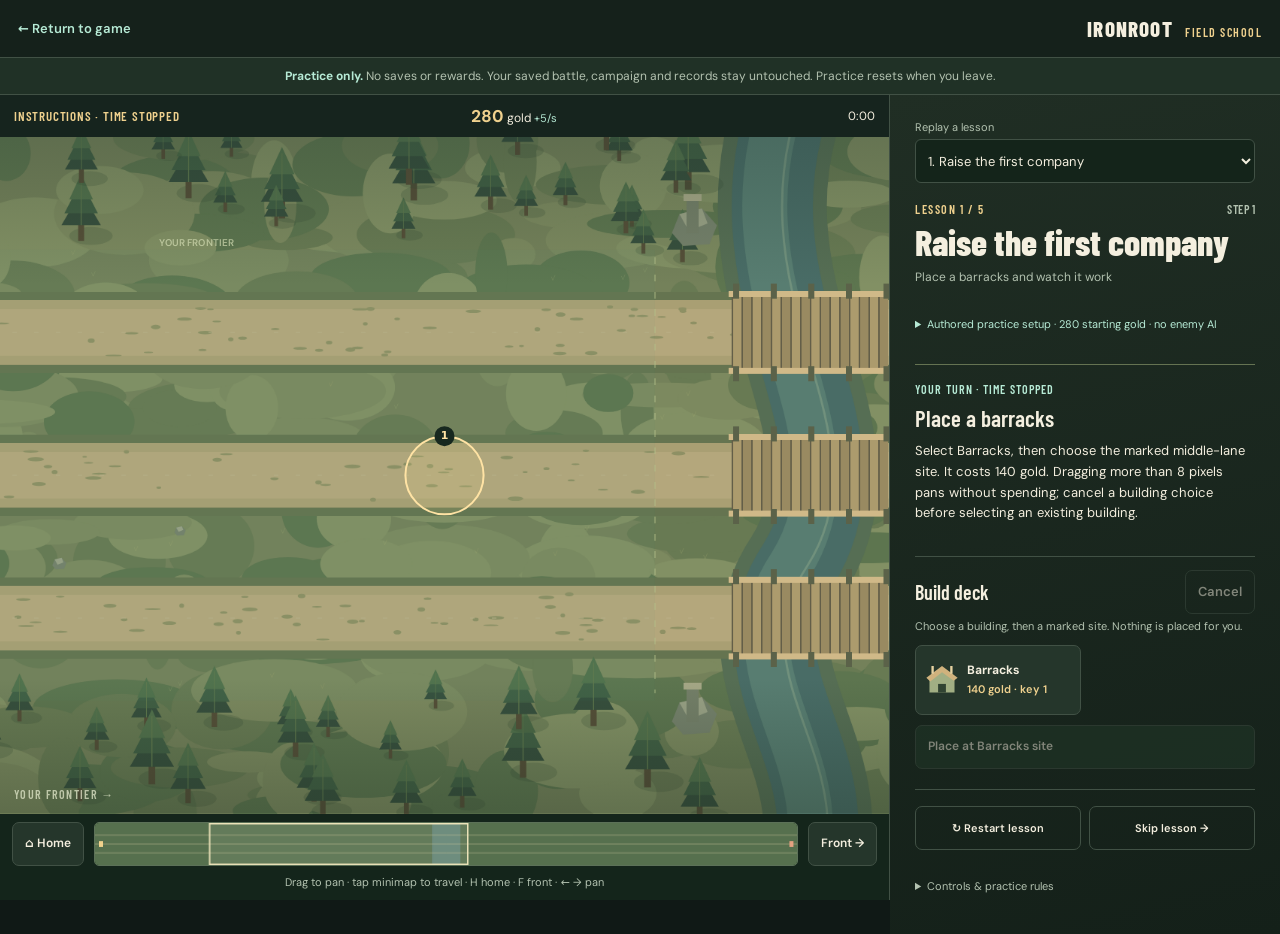
==== training.html @ acb366c3 "Release tested Ironroot Frontier v0.12.0 campaign, training and recovery" ====
<!doctype html>
<html lang="en">
  <head>
    <meta charset="utf-8" />
    <meta name="viewport" content="width=device-width, initial-scale=1, viewport-fit=cover" />
    <meta name="theme-color" content="#121d1b" />
    <meta name="description" content="Five short, replayable Ironroot Frontier practice lessons. Your saved game stays untouched." />
    <title>Guided practice · Ironroot Frontier</title>
    <link rel="icon" href="./icon.svg" type="image/svg+xml" />
    <link rel="stylesheet" href="./training.css" />
  </head>
  <body>
    <header class="training-header">
      <a href="./" id="returnGame" class="return-link" aria-label="Return to Ironroot Frontier game">← Return to game</a>
      <span class="training-brand">IRONROOT <b>FIELD SCHOOL</b></span>
    </header>
    <p class="safe-notice"><strong>Practice only.</strong> No saves or rewards. Your saved battle, campaign and records stay untouched. Practice resets when you leave.</p>
    <main class="training-workspace">
      <section class="field-panel" id="fieldPanel" aria-label="Practice battlefield">
        <div class="field-heading">
          <span id="fieldState">INSTRUCTIONS · TIME STOPPED</span>
          <span><b id="gold">0</b> gold <small id="income">+5/s</small></span>
          <span id="battleTime">0:00</span>
        </div>
        <p id="fieldAction" class="field-action">Follow the current lesson below.</p>
        <div class="canvas-wrap" id="canvasWrap">
          <canvas id="trainingBattle" tabindex="0" aria-label="Practice battlefield. Choose an available building, then tap a gold highlighted site. Drag to pan without spending. Keyboard users can use the labeled site buttons in the lesson panel." aria-describedby="fieldHelp fieldAction"></canvas>
          <span class="map-note" aria-hidden="true">YOUR FRONTIER →</span>
        </div>
        <nav class="map-controls" aria-label="Battlefield navigation">
          <button type="button" id="homeCamera" title="Home camera (H)">⌂ Home</button>
          <canvas id="trainingMinimap" tabindex="0" role="slider" aria-label="Battlefield minimap position" aria-valuemin="0" aria-valuemax="3200" aria-valuenow="700" aria-valuetext="Your frontier"></canvas>
          <button type="button" id="frontCamera" title="Front camera (F)">Front →</button>
        </nav>
        <p id="fieldHelp" class="field-help">Drag to pan · tap minimap to travel · H home · F front · ← → pan</p>
      </section>
      <aside class="coach" aria-label="Guided practice lesson">
        <div class="lesson-switcher">
          <label for="lessonPicker">Replay a lesson</label>
          <select id="lessonPicker"></select>
        </div>
        <div class="lesson-heading"><span id="lessonNumber" class="eyebrow">LESSON 1 / 5</span><span id="stepCount" class="step-count"></span></div>
        <h1 id="lessonName">Guided practice</h1>
        <p id="lessonSubtitle" class="lesson-subtitle"></p>
        <details class="setup-disclosure"><summary id="setupSummary">Practice setup</summary><ul id="setupBriefing"></ul></details>
        <section class="instruction" aria-labelledby="stepTitle">
          <span id="stepKind" class="step-kind">YOUR TURN</span>
          <h2 id="stepTitle" tabindex="-1">Preparing your lesson…</h2>
          <p id="stepPrompt"></p>
          <p id="objective" class="objective"></p>
          <ul id="reviewResults" class="review-results" hidden></ul>
          <div class="status-message" id="feedback" role="status" aria-live="polite" aria-atomic="true"></div>
          <div class="lesson-actions">
            <button type="button" id="continueLesson" class="primary" hidden>Continue</button>
            <button type="button" id="pauseLesson" hidden>Pause observation</button>
            <button type="button" id="recoverGold" hidden>Wait for income</button>
          </div>
        </section>
        <section class="command-panel" aria-label="Available lesson actions">
          <div class="command-heading"><h2>Build deck</h2><button type="button" id="cancelChoice" class="quiet" disabled>Cancel</button></div>
          <p id="choiceHint" class="choice-hint">Choose a building, then a marked site. Nothing is placed for you.</p>
          <div id="buildDeck" class="build-deck"></div>
          <div id="siteActions" class="site-actions" aria-label="Marked practice sites"></div>
          <div id="buildingActions" class="site-actions" aria-label="Your highlighted buildings"></div>
          <div id="selectionPanel" class="selection-panel" hidden>
            <span id="selectionName"></span>
            <button type="button" id="upgradeBuilding">Upgrade</button>
          </div>
        </section>
        <div class="session-actions"><button type="button" id="restartLesson">↻ Restart lesson</button><button type="button" id="skipLesson">Skip lesson →</button></div>
        <details class="controls-help">
          <summary>Controls &amp; practice rules</summary>
          <p>Touch, mouse and keyboard. Choose a build card, then tap the gold highlighted site. A drag of more than 8 pixels pans and never spends gold. Cancel clears your choice before selecting an owned building.</p>
          <p>1–7 choose the matching available building. Escape cancels. H / F move home / front; arrow keys pan. Space pauses or resumes an observation. Tab moves between controls; Enter or Space activates a focused button. The named site buttons are an alternative to tapping the map.</p>
          <p>Every build and upgrade costs real practice gold. Only the current lesson's highlighted actions are available. Time stops for instructions and runs for observations. Switching away pauses the lesson; resume it yourself.</p>
          <p>Lessons use temporary authored battles and starting gold. No progress, saves, history, backups or rewards are written. You can replay any lesson. This page does not add controller support.</p>
        </details>
      </aside>
    </main>
    <noscript><p class="load-error">Practice needs JavaScript. <a href="./">Return to the game.</a></p></noscript>
    <script type="module" src="./training-app.js"></script>
  </body>
</html>
---- training.css ----
@font-face{font-family:'Barlow Condensed';src:url('./barlow-condensed-latin-600.woff2') format('woff2');font-style:normal;font-weight:600;font-display:swap}
@font-face{font-family:'Barlow Condensed';src:url('./barlow-condensed-latin-800.woff2') format('woff2');font-style:normal;font-weight:800;font-display:swap}
@font-face{font-family:'DM Sans';src:url('./dm-sans-latin-400-700.woff2') format('woff2');font-style:normal;font-weight:400 700;font-display:swap}
:root{color-scheme:dark;--bg:#101916;--panel:#1a2721;--line:#415145;--ink:#f4efdf;--muted:#b3c2b0;--gold:#efd18e;--mint:#b6ead5;--font:'DM Sans',system-ui,sans-serif;--display:'Barlow Condensed','Arial Narrow',sans-serif;font-family:var(--font);color:var(--ink);background:var(--bg)}
*{box-sizing:border-box}body{margin:0;min-width:280px}button,select,a,canvas{-webkit-tap-highlight-color:transparent}button,select{font:inherit;color:inherit}button,select,.return-link{min-height:44px}button{border:1px solid var(--line);border-radius:7px;background:#25362b;padding:9px 12px;cursor:pointer;font-weight:600;font-size:13px;line-height:1.3}button:hover:not(:disabled){background:#344a38;border-color:var(--gold)}button:disabled{opacity:.48;cursor:default}button:focus-visible,select:focus-visible,a:focus-visible,summary:focus-visible,canvas:focus-visible,h2:focus-visible{outline:3px solid var(--gold);outline-offset:3px}button[hidden],[hidden]{display:none!important}a{color:var(--mint)}
.training-header{min-height:58px;display:flex;align-items:center;justify-content:space-between;gap:12px;padding:5px max(18px,env(safe-area-inset-right)) 5px max(18px,env(safe-area-inset-left));border-bottom:1px solid var(--line);background:#15211b}.return-link{display:flex;align-items:center;font-size:13px;font-weight:600;text-decoration:none}.training-brand{font:800 21px/1 var(--display);letter-spacing:1.2px;white-space:nowrap}.training-brand b{font:600 12px/1 var(--display);letter-spacing:1.5px;color:var(--gold);padding-left:7px}.safe-notice{margin:0;padding:9px 18px;text-align:center;color:var(--muted);background:#203126;font-size:12px;line-height:1.5;border-bottom:1px solid var(--line)}.safe-notice strong{color:var(--mint)}
.training-workspace{display:grid;grid-template-columns:minmax(0,1fr) 350px;min-height:calc(100svh - 95px)}.field-panel{min-width:0;display:flex;flex-direction:column;position:sticky;top:0;align-self:start;height:calc(100svh - 95px);min-height:360px;border-right:1px solid var(--line);background:#1c3024}.field-heading{display:flex;align-items:center;justify-content:space-between;gap:8px;min-height:42px;padding:7px 14px;background:#15231ddf;font-size:12px;flex-wrap:wrap}.field-heading>span:first-child{font:600 13px var(--display);letter-spacing:.8px;color:var(--gold)}.field-heading b{font-variant-numeric:tabular-nums;font-size:17px;color:var(--gold)}.field-heading small{font-size:11px;color:var(--mint)}.canvas-wrap{position:relative;flex:1;min-height:200px;overflow:hidden}#trainingBattle{display:block;width:100%;height:100%;position:absolute;inset:0;touch-action:none;cursor:crosshair}#trainingBattle.dragging{cursor:grabbing}.map-note{position:absolute;pointer-events:none;left:14px;bottom:12px;font:600 12px var(--display);letter-spacing:1.3px;color:#e2e8cb;opacity:.75}.map-controls{display:grid;grid-template-columns:auto minmax(70px,1fr) auto;gap:10px;align-items:center;padding:8px 12px;background:#14251b}.map-controls button{font-size:12px;white-space:nowrap}.map-controls canvas{display:block;width:100%;height:44px;border:1px solid #5c7158;border-radius:5px;touch-action:none;cursor:pointer}.field-help{margin:0;padding:0 12px 10px;background:#14251b;color:var(--muted);font-size:11px;line-height:1.5;text-align:center}
.coach{padding:20px;min-width:0;background:linear-gradient(165deg,#202e24,#142019);padding-bottom:max(24px,env(safe-area-inset-bottom))}.lesson-switcher{display:grid;grid-template-columns:1fr;gap:5px;margin-bottom:19px}.lesson-switcher label{color:var(--muted);font-size:11px}.lesson-switcher select{width:100%;min-width:0;border:1px solid var(--line);border-radius:6px;background:#14241a;padding:8px;font-size:13px}.lesson-heading{display:flex;align-items:center;justify-content:space-between;gap:8px}.eyebrow,.step-count{color:var(--gold);font:600 12px var(--display);letter-spacing:1.5px}.step-count{color:var(--muted);letter-spacing:.5px}h1{font:800 clamp(26px,3vw,36px)/1.05 var(--display);margin:7px 0}.lesson-subtitle{margin:0 0 20px;color:var(--muted);font-size:12px;line-height:1.5}.instruction{border-top:1px solid #657352;padding-top:13px}.step-kind{color:var(--mint);font:600 12px var(--display);letter-spacing:1.1px}.instruction h2{font:600 23px/1.1 var(--display);margin:7px 0 10px}.instruction p{font-size:13px;line-height:1.6;margin:8px 0}.instruction .objective{color:var(--gold);font-size:12px}.objective:empty,.status-message:empty{display:none}.status-message{padding:9px 11px;margin-top:10px;border-left:2px solid var(--gold);background:#2b3828;color:#e8e7ce;font-size:12px;line-height:1.5}.lesson-actions{display:flex;flex-wrap:wrap;gap:8px;margin-top:13px}.lesson-actions .primary{background:var(--gold);border-color:var(--gold);color:#202d20;flex:1}.lesson-actions .primary:hover{background:#ffe4a9;color:#18241a}.command-panel{margin-top:19px;border-top:1px solid var(--line);padding-top:13px}.command-heading{display:flex;align-items:center;justify-content:space-between;gap:8px}.command-heading h2{font:600 20px var(--display);margin:0}.quiet{background:transparent;min-width:70px}.choice-hint{font-size:11px;color:var(--muted);line-height:1.5;margin:4px 0 10px}.build-deck{display:grid;grid-template-columns:repeat(2,minmax(0,1fr));gap:8px}.build-card{display:grid;grid-template-columns:36px minmax(0,1fr);text-align:left;gap:7px;padding:8px;min-height:70px;align-items:center}.build-card svg{width:36px;height:36px}.build-card span{min-width:0}.build-card strong{display:block;font-size:12px}.build-card small{display:block;color:var(--gold);font-size:11px;margin-top:3px}.build-card[aria-pressed=true]{border-color:var(--gold);box-shadow:inset 0 0 0 1px var(--gold);background:#37452b}.deck-empty{font-size:12px;color:var(--muted);line-height:1.5;margin:0;grid-column:1/-1}.site-actions{display:grid;gap:7px;margin-top:10px}.site-actions:empty{display:none}.site-actions button{text-align:left;font-size:12px;background:#233c2b}.selection-panel{margin-top:10px;border:1px solid var(--gold);border-radius:7px;padding:10px;display:grid;gap:9px}.selection-panel span{font-size:12px;line-height:1.5}.session-actions{display:grid;grid-template-columns:1fr 1fr;gap:8px;margin-top:20px;padding-top:16px;border-top:1px solid var(--line)}.session-actions button{font-size:11px;background:transparent}.controls-help{margin-top:15px;color:var(--muted);font-size:11px;line-height:1.6}.controls-help summary{cursor:pointer;min-height:44px;padding:13px 0}.controls-help p{margin:5px 0 10px}.load-error{padding:25px;line-height:1.6}
@media(min-width:1100px){.training-workspace{grid-template-columns:minmax(0,1fr) 390px}.coach{padding:25px}}
@media(max-width:650px) and (orientation:portrait){.training-header{min-height:53px;padding:4px 12px}.training-brand{font-size:17px}.training-brand b{display:block;font-size:10px;padding:3px 0 0}.return-link{font-size:12px}.safe-notice{font-size:11px;padding:8px 12px;text-align:left}.training-workspace{display:flex;flex-direction:column;min-height:0}.field-panel{position:relative;height:365px;min-height:365px;width:100%;border-right:0;border-bottom:1px solid var(--line)}.field-heading{padding:6px 10px;min-height:39px}.field-heading>span:first-child{font-size:12px}.map-controls{gap:8px;padding:7px 9px}.map-controls button{padding:8px;min-width:64px}.field-help{padding-bottom:8px;font-size:10px}.coach{padding:17px 14px 24px}.lesson-switcher{grid-template-columns:85px minmax(0,1fr);align-items:center;gap:8px;margin-bottom:14px}.lesson-switcher label{font-size:11px}.lesson-subtitle{margin-bottom:13px}.instruction h2{font-size:25px}.instruction p{font-size:13px}.build-deck{grid-template-columns:repeat(2,minmax(0,1fr))}.build-card{min-height:74px}.command-panel{margin-top:15px}.session-actions{margin-top:16px}}
@media(max-height:500px) and (min-width:651px){.training-header{min-height:48px;padding:2px 12px}.safe-notice{font-size:10px;padding:5px 12px}.training-workspace{grid-template-columns:minmax(0,1fr) 310px;min-height:calc(100svh - 74px)}.field-panel{height:calc(100svh - 74px);min-height:290px;top:0}.field-heading{min-height:32px;padding:4px 10px;font-size:11px}.field-heading>span:first-child{font-size:11px}.field-heading b{font-size:14px}.canvas-wrap{min-height:190px}.map-controls{gap:6px;padding:5px 8px}.map-controls button{padding:6px 8px}.field-help{font-size:9px;padding:0 8px 6px}.coach{padding:14px}.lesson-switcher{margin-bottom:12px}.lesson-subtitle{margin-bottom:12px}.instruction{padding-top:10px}.instruction h2{font-size:23px}.instruction p{font-size:12px}.build-card{padding:7px}.training-brand{font-size:18px}}
@media(prefers-reduced-motion:reduce){*{scroll-behavior:auto!important}}

.setup-disclosure{margin:0 0 14px;color:var(--muted);font-size:11px;line-height:1.6}.setup-disclosure summary{cursor:pointer;min-height:44px;padding:10px 0;color:var(--mint)}.setup-disclosure ul{padding-left:17px;margin:0}.setup-disclosure li{margin-bottom:6px}.review-results{list-style:none;padding:0;margin:12px 0}.review-results li{display:flex;justify-content:space-between;gap:12px;padding:8px 0;border-bottom:1px solid var(--line);font-size:12px;line-height:1.5}.review-results strong{color:var(--gold);text-transform:capitalize}

/* One scrolling document: the compact portrait map remains beside each
   instruction/action as the coach moves beneath it. Height is content-sized,
   not clipped: 34px HUD + 44px action + 200–220px field + 56px navigation. */
.field-action{display:none}
@media(max-width:650px) and (orientation:portrait){
  html{scroll-padding-top:calc(var(--training-sticky-height,354px) + 8px);scroll-padding-bottom:8px}
  .field-panel{position:sticky;top:0;z-index:5;height:auto;min-height:0;flex-shrink:0;box-shadow:0 5px 14px #07140e66}
  .field-heading{display:grid;grid-template-columns:minmax(0,1fr) auto auto;gap:6px;min-height:34px;padding:4px 10px;flex:none}
  .field-heading>span{white-space:nowrap}.field-heading>span:first-child{font-size:11px;letter-spacing:.2px}.field-heading b{font-size:15px}
  .field-action{display:block;min-height:44px;margin:0;padding:6px 12px;font-size:12px;line-height:16px;color:var(--gold);background:#1c3024;flex:none}
  .canvas-wrap{flex:none;height:clamp(200px,27svh,220px);min-height:200px}
  .map-controls{gap:8px;padding:6px 9px;min-height:56px;flex:none}.map-controls button{min-height:44px}
  .field-help{display:none}
  .coach{position:relative;z-index:0}
  .coach :is(button,select,summary,[tabindex]){scroll-margin-top:calc(var(--training-sticky-height,354px) + 8px);scroll-margin-bottom:8px}
}
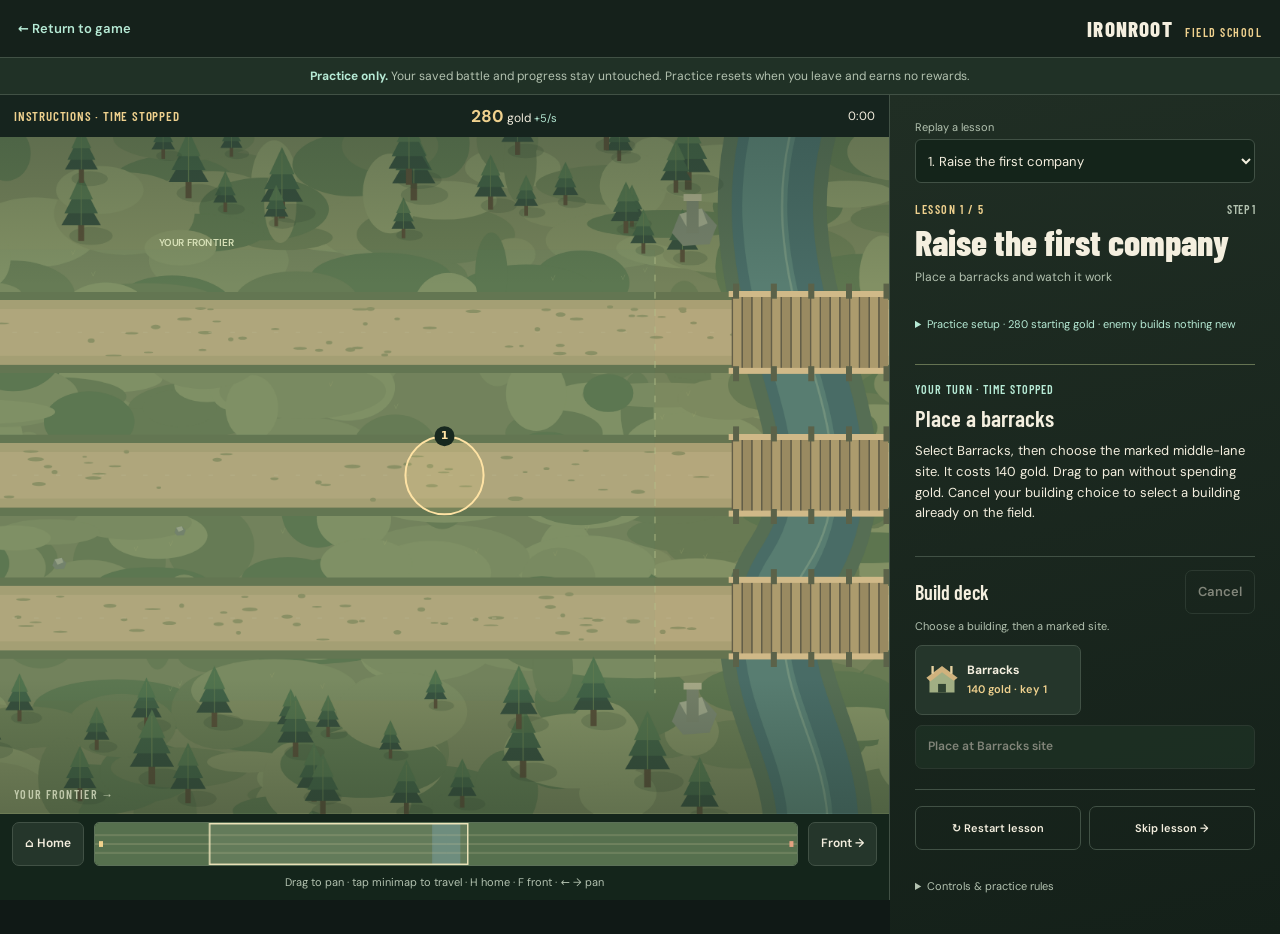
==== commit f6d59bf6: "Release tested Ironroot Frontier v0.13.0 campaign introduction and battlefield improvements" ====
--- a/training.html
+++ b/training.html
@@ -4,17 +4,17 @@
     <meta charset="utf-8" />
     <meta name="viewport" content="width=device-width, initial-scale=1, viewport-fit=cover" />
     <meta name="theme-color" content="#121d1b" />
-    <meta name="description" content="Five short, replayable Ironroot Frontier practice lessons. Your saved game stays untouched." />
+    <meta name="description" content="Learn to play Ironroot Frontier in five short practice lessons. Your saved game stays untouched." />
     <title>Guided practice · Ironroot Frontier</title>
     <link rel="icon" href="./icon.svg" type="image/svg+xml" />
     <link rel="stylesheet" href="./training.css" />
   </head>
   <body>
     <header class="training-header">
-      <a href="./" id="returnGame" class="return-link" aria-label="Return to Ironroot Frontier game">← Return to game</a>
+      <a href="./" id="returnGame" class="return-link" aria-label="Return to game: Ironroot Frontier">← Return to game</a>
       <span class="training-brand">IRONROOT <b>FIELD SCHOOL</b></span>
     </header>
-    <p class="safe-notice"><strong>Practice only.</strong> No saves or rewards. Your saved battle, campaign and records stay untouched. Practice resets when you leave.</p>
+    <p class="safe-notice"><strong>Practice only.</strong> Your saved battle and progress stay untouched. Practice resets when you leave and earns no rewards.</p>
     <main class="training-workspace">
       <section class="field-panel" id="fieldPanel" aria-label="Practice battlefield">
         <div class="field-heading">
@@ -24,7 +24,7 @@
         </div>
         <p id="fieldAction" class="field-action">Follow the current lesson below.</p>
         <div class="canvas-wrap" id="canvasWrap">
-          <canvas id="trainingBattle" tabindex="0" aria-label="Practice battlefield. Choose an available building, then tap a gold highlighted site. Drag to pan without spending. Keyboard users can use the labeled site buttons in the lesson panel." aria-describedby="fieldHelp fieldAction"></canvas>
+          <canvas id="trainingBattle" tabindex="0" aria-label="Practice battlefield. Choose a building, then tap a highlighted site. Drag to pan. You can also use the named site buttons in the lesson panel." aria-describedby="fieldHelp fieldAction"></canvas>
           <span class="map-note" aria-hidden="true">YOUR FRONTIER →</span>
         </div>
         <nav class="map-controls" aria-label="Battlefield navigation">
@@ -58,7 +58,7 @@
         </section>
         <section class="command-panel" aria-label="Available lesson actions">
           <div class="command-heading"><h2>Build deck</h2><button type="button" id="cancelChoice" class="quiet" disabled>Cancel</button></div>
-          <p id="choiceHint" class="choice-hint">Choose a building, then a marked site. Nothing is placed for you.</p>
+          <p id="choiceHint" class="choice-hint">Choose a building, then a marked site.</p>
           <div id="buildDeck" class="build-deck"></div>
           <div id="siteActions" class="site-actions" aria-label="Marked practice sites"></div>
           <div id="buildingActions" class="site-actions" aria-label="Your highlighted buildings"></div>
@@ -70,10 +70,10 @@
         <div class="session-actions"><button type="button" id="restartLesson">↻ Restart lesson</button><button type="button" id="skipLesson">Skip lesson →</button></div>
         <details class="controls-help">
           <summary>Controls &amp; practice rules</summary>
-          <p>Touch, mouse and keyboard. Choose a build card, then tap the gold highlighted site. A drag of more than 8 pixels pans and never spends gold. Cancel clears your choice before selecting an owned building.</p>
+          <p>Touch, mouse and keyboard. Choose a build card, then tap the gold highlighted site. Drag more than 8 pixels to pan without spending gold. Select Cancel before choosing a building already on the field.</p>
           <p>1–7 choose the matching available building. Escape cancels. H / F move home / front; arrow keys pan. Space pauses or resumes an observation. Tab moves between controls; Enter or Space activates a focused button. The named site buttons are an alternative to tapping the map.</p>
-          <p>Every build and upgrade costs real practice gold. Only the current lesson's highlighted actions are available. Time stops for instructions and runs for observations. Switching away pauses the lesson; resume it yourself.</p>
-          <p>Lessons use temporary authored battles and starting gold. No progress, saves, history, backups or rewards are written. You can replay any lesson. This page does not add controller support.</p>
+          <p>Buildings and upgrades cost gold. Each step highlights the actions you can take. Time stops for instructions and runs for observations. Leaving this tab pauses the lesson. Select Resume observation when you return.</p>
+          <p>Each lesson has its own starting army and gold. Practice saves no progress, history or rewards and leaves your backups untouched. Replay any lesson. Controllers are not supported here.</p>
         </details>
       </aside>
     </main>
